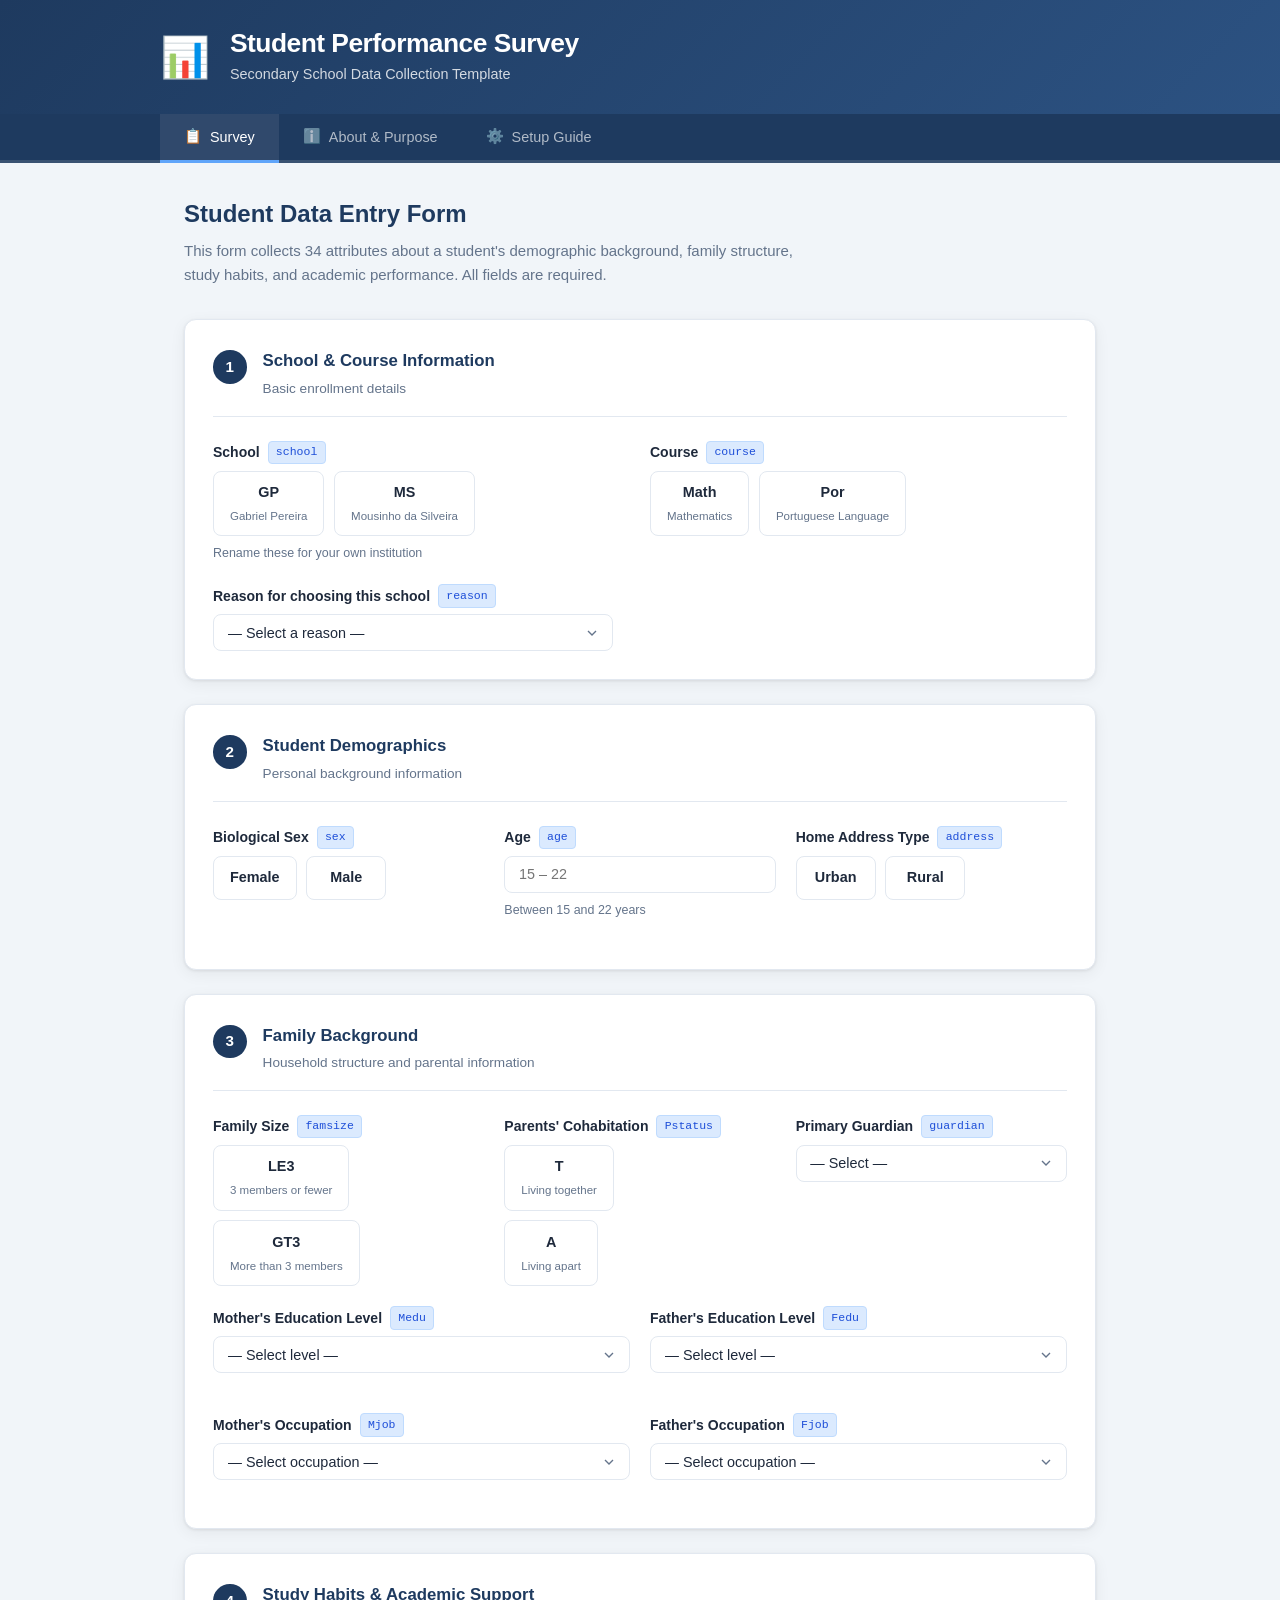
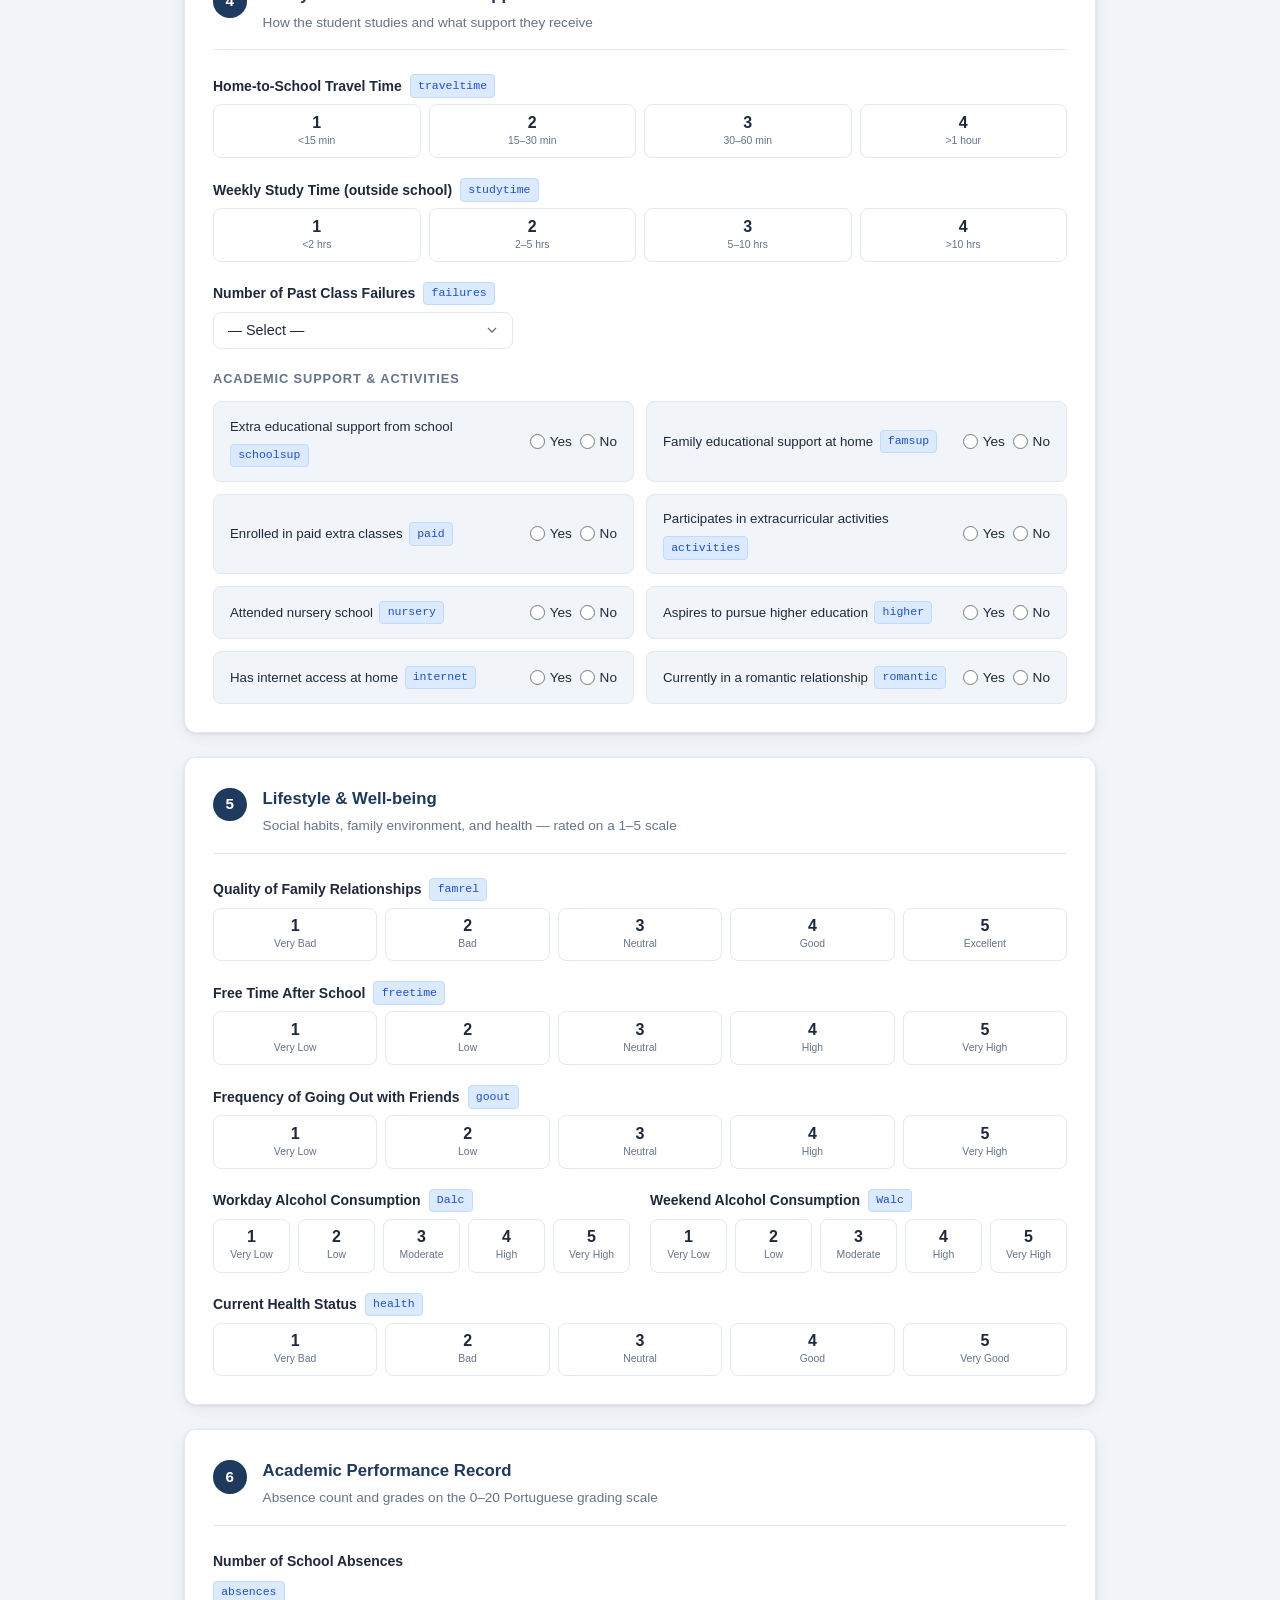
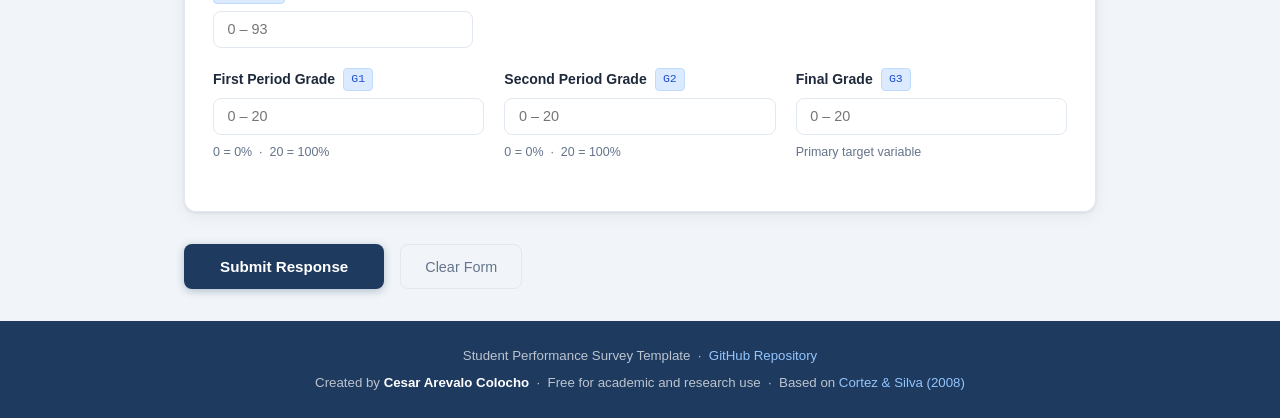
==== Website/index.html @ f27620ac "Website files for survey template" ====
<!DOCTYPE html>
<html lang="en">
<head>
  <meta charset="UTF-8">
  <meta name="viewport" content="width=device-width, initial-scale=1.0">
  <meta name="description" content="A reusable survey template for collecting secondary school student performance data, compatible with the UCI Student Performance Dataset schema.">
  <title>Student Performance Survey — Data Collection Template</title>
  <link rel="stylesheet" href="style.css">
</head>
<body>

<!-- ═══════════════════════════ HEADER ═══════════════════════════ -->
<header class="site-header">
  <div class="header-inner">
    <div class="header-icon">📊</div>
    <div class="header-text">
      <h1>Student Performance Survey</h1>
      <p>Secondary School Data Collection Template</p>
    </div>
  </div>
</header>

<!-- ═══════════════════════════ TAB NAV ══════════════════════════ -->
<nav class="tab-nav">
  <div class="tab-nav-inner">
    <button class="tab-btn active" data-tab="survey">
      <span>📋</span> Survey
    </button>
    <button class="tab-btn" data-tab="about">
      <span>ℹ️</span> About &amp; Purpose
    </button>
    <button class="tab-btn" data-tab="setup">
      <span>⚙️</span> Setup Guide
    </button>
  </div>
</nav>

<!-- ═══════════════════════════ MAIN ═════════════════════════════ -->
<main class="main-content">

  <!-- ─────────────────── SURVEY TAB ─────────────────── -->
  <div id="tab-survey" class="tab-panel active">

    <div class="panel-intro">
      <h2>Student Data Entry Form</h2>
      <p>This form collects 34 attributes about a student's demographic background, family structure, study habits, and academic performance. All fields are required.</p>
    </div>

    <form id="survey-form" novalidate>

      <!-- ── Section 1: School & Course ── -->
      <div class="form-section">
        <div class="section-header">
          <span class="section-num">1</span>
          <div>
            <h3>School &amp; Course Information</h3>
            <p>Basic enrollment details</p>
          </div>
        </div>

        <div class="form-grid-2">
          <div class="form-group">
            <label class="field-label">School <span class="attr-tag">school</span></label>
            <div class="radio-card-group">
              <label class="radio-card">
                <input type="radio" name="school" value="GP">
                <span class="rc-box"><strong>GP</strong><small>Gabriel Pereira</small></span>
              </label>
              <label class="radio-card">
                <input type="radio" name="school" value="MS">
                <span class="rc-box"><strong>MS</strong><small>Mousinho da Silveira</small></span>
              </label>
            </div>
            <span class="field-hint">Rename these for your own institution</span>
          </div>

          <div class="form-group">
            <label class="field-label">Course <span class="attr-tag">course</span></label>
            <div class="radio-card-group">
              <label class="radio-card">
                <input type="radio" name="course" value="Math">
                <span class="rc-box"><strong>Math</strong><small>Mathematics</small></span>
              </label>
              <label class="radio-card">
                <input type="radio" name="course" value="Por">
                <span class="rc-box"><strong>Por</strong><small>Portuguese Language</small></span>
              </label>
            </div>
          </div>
        </div>

        <div class="form-group" style="max-width:400px;">
          <label class="field-label">Reason for choosing this school <span class="attr-tag">reason</span></label>
          <select name="reason">
            <option value="">— Select a reason —</option>
            <option value="home">Close to home</option>
            <option value="reputation">School reputation</option>
            <option value="course">Course preference</option>
            <option value="other">Other</option>
          </select>
        </div>
      </div>

      <!-- ── Section 2: Demographics ── -->
      <div class="form-section">
        <div class="section-header">
          <span class="section-num">2</span>
          <div>
            <h3>Student Demographics</h3>
            <p>Personal background information</p>
          </div>
        </div>

        <div class="form-grid-3">
          <div class="form-group">
            <label class="field-label">Biological Sex <span class="attr-tag">sex</span></label>
            <div class="radio-card-group">
              <label class="radio-card">
                <input type="radio" name="sex" value="F">
                <span class="rc-box"><strong>Female</strong></span>
              </label>
              <label class="radio-card">
                <input type="radio" name="sex" value="M">
                <span class="rc-box"><strong>Male</strong></span>
              </label>
            </div>
          </div>

          <div class="form-group">
            <label class="field-label">Age <span class="attr-tag">age</span></label>
            <input type="number" name="age" min="15" max="22" placeholder="15 – 22">
            <span class="field-hint">Between 15 and 22 years</span>
          </div>

          <div class="form-group">
            <label class="field-label">Home Address Type <span class="attr-tag">address</span></label>
            <div class="radio-card-group">
              <label class="radio-card">
                <input type="radio" name="address" value="U">
                <span class="rc-box"><strong>Urban</strong></span>
              </label>
              <label class="radio-card">
                <input type="radio" name="address" value="R">
                <span class="rc-box"><strong>Rural</strong></span>
              </label>
            </div>
          </div>
        </div>
      </div>

      <!-- ── Section 3: Family Background ── -->
      <div class="form-section">
        <div class="section-header">
          <span class="section-num">3</span>
          <div>
            <h3>Family Background</h3>
            <p>Household structure and parental information</p>
          </div>
        </div>

        <div class="form-grid-3">
          <div class="form-group">
            <label class="field-label">Family Size <span class="attr-tag">famsize</span></label>
            <div class="radio-card-group col">
              <label class="radio-card">
                <input type="radio" name="famsize" value="LE3">
                <span class="rc-box"><strong>LE3</strong><small>3 members or fewer</small></span>
              </label>
              <label class="radio-card">
                <input type="radio" name="famsize" value="GT3">
                <span class="rc-box"><strong>GT3</strong><small>More than 3 members</small></span>
              </label>
            </div>
          </div>

          <div class="form-group">
            <label class="field-label">Parents' Cohabitation <span class="attr-tag">Pstatus</span></label>
            <div class="radio-card-group col">
              <label class="radio-card">
                <input type="radio" name="Pstatus" value="T">
                <span class="rc-box"><strong>T</strong><small>Living together</small></span>
              </label>
              <label class="radio-card">
                <input type="radio" name="Pstatus" value="A">
                <span class="rc-box"><strong>A</strong><small>Living apart</small></span>
              </label>
            </div>
          </div>

          <div class="form-group">
            <label class="field-label">Primary Guardian <span class="attr-tag">guardian</span></label>
            <select name="guardian">
              <option value="">— Select —</option>
              <option value="mother">Mother</option>
              <option value="father">Father</option>
              <option value="other">Other</option>
            </select>
          </div>
        </div>

        <div class="form-grid-2">
          <div class="form-group">
            <label class="field-label">Mother's Education Level <span class="attr-tag">Medu</span></label>
            <select name="Medu">
              <option value="">— Select level —</option>
              <option value="0">0 — None</option>
              <option value="1">1 — Primary education (4th grade)</option>
              <option value="2">2 — 5th to 9th grade</option>
              <option value="3">3 — Secondary education</option>
              <option value="4">4 — Higher education</option>
            </select>
          </div>
          <div class="form-group">
            <label class="field-label">Father's Education Level <span class="attr-tag">Fedu</span></label>
            <select name="Fedu">
              <option value="">— Select level —</option>
              <option value="0">0 — None</option>
              <option value="1">1 — Primary education (4th grade)</option>
              <option value="2">2 — 5th to 9th grade</option>
              <option value="3">3 — Secondary education</option>
              <option value="4">4 — Higher education</option>
            </select>
          </div>
          <div class="form-group">
            <label class="field-label">Mother's Occupation <span class="attr-tag">Mjob</span></label>
            <select name="Mjob">
              <option value="">— Select occupation —</option>
              <option value="teacher">Teacher</option>
              <option value="health">Health sector</option>
              <option value="services">Civil services</option>
              <option value="at_home">At home</option>
              <option value="other">Other</option>
            </select>
          </div>
          <div class="form-group">
            <label class="field-label">Father's Occupation <span class="attr-tag">Fjob</span></label>
            <select name="Fjob">
              <option value="">— Select occupation —</option>
              <option value="teacher">Teacher</option>
              <option value="health">Health sector</option>
              <option value="services">Civil services</option>
              <option value="at_home">At home</option>
              <option value="other">Other</option>
            </select>
          </div>
        </div>
      </div>

      <!-- ── Section 4: Study Habits & Support ── -->
      <div class="form-section">
        <div class="section-header">
          <span class="section-num">4</span>
          <div>
            <h3>Study Habits &amp; Academic Support</h3>
            <p>How the student studies and what support they receive</p>
          </div>
        </div>

        <div class="form-group">
          <label class="field-label">Home-to-School Travel Time <span class="attr-tag">traveltime</span></label>
          <div class="scale-buttons" data-field="traveltime">
            <button type="button" class="scale-btn" data-value="1">1<span>&lt;15 min</span></button>
            <button type="button" class="scale-btn" data-value="2">2<span>15–30 min</span></button>
            <button type="button" class="scale-btn" data-value="3">3<span>30–60 min</span></button>
            <button type="button" class="scale-btn" data-value="4">4<span>&gt;1 hour</span></button>
          </div>
          <input type="hidden" name="traveltime" id="traveltime-hidden">
        </div>

        <div class="form-group">
          <label class="field-label">Weekly Study Time (outside school) <span class="attr-tag">studytime</span></label>
          <div class="scale-buttons" data-field="studytime">
            <button type="button" class="scale-btn" data-value="1">1<span>&lt;2 hrs</span></button>
            <button type="button" class="scale-btn" data-value="2">2<span>2–5 hrs</span></button>
            <button type="button" class="scale-btn" data-value="3">3<span>5–10 hrs</span></button>
            <button type="button" class="scale-btn" data-value="4">4<span>&gt;10 hrs</span></button>
          </div>
          <input type="hidden" name="studytime" id="studytime-hidden">
        </div>

        <div class="form-group" style="max-width:300px;">
          <label class="field-label">Number of Past Class Failures <span class="attr-tag">failures</span></label>
          <select name="failures">
            <option value="">— Select —</option>
            <option value="0">0 — No failures</option>
            <option value="1">1 — One failure</option>
            <option value="2">2 — Two failures</option>
            <option value="3">3 — Three failures</option>
            <option value="4">4 or more failures</option>
          </select>
        </div>

        <p class="subsection-label">Academic Support &amp; Activities</p>
        <div class="yn-grid">
          <div class="yn-item">
            <div class="yn-label">Extra educational support from school <span class="attr-tag">schoolsup</span></div>
            <div class="yn-btns">
              <label class="yn-opt"><input type="radio" name="schoolsup" value="yes"> Yes</label>
              <label class="yn-opt"><input type="radio" name="schoolsup" value="no"> No</label>
            </div>
          </div>
          <div class="yn-item">
            <div class="yn-label">Family educational support at home <span class="attr-tag">famsup</span></div>
            <div class="yn-btns">
              <label class="yn-opt"><input type="radio" name="famsup" value="yes"> Yes</label>
              <label class="yn-opt"><input type="radio" name="famsup" value="no"> No</label>
            </div>
          </div>
          <div class="yn-item">
            <div class="yn-label">Enrolled in paid extra classes <span class="attr-tag">paid</span></div>
            <div class="yn-btns">
              <label class="yn-opt"><input type="radio" name="paid" value="yes"> Yes</label>
              <label class="yn-opt"><input type="radio" name="paid" value="no"> No</label>
            </div>
          </div>
          <div class="yn-item">
            <div class="yn-label">Participates in extracurricular activities <span class="attr-tag">activities</span></div>
            <div class="yn-btns">
              <label class="yn-opt"><input type="radio" name="activities" value="yes"> Yes</label>
              <label class="yn-opt"><input type="radio" name="activities" value="no"> No</label>
            </div>
          </div>
          <div class="yn-item">
            <div class="yn-label">Attended nursery school <span class="attr-tag">nursery</span></div>
            <div class="yn-btns">
              <label class="yn-opt"><input type="radio" name="nursery" value="yes"> Yes</label>
              <label class="yn-opt"><input type="radio" name="nursery" value="no"> No</label>
            </div>
          </div>
          <div class="yn-item">
            <div class="yn-label">Aspires to pursue higher education <span class="attr-tag">higher</span></div>
            <div class="yn-btns">
              <label class="yn-opt"><input type="radio" name="higher" value="yes"> Yes</label>
              <label class="yn-opt"><input type="radio" name="higher" value="no"> No</label>
            </div>
          </div>
          <div class="yn-item">
            <div class="yn-label">Has internet access at home <span class="attr-tag">internet</span></div>
            <div class="yn-btns">
              <label class="yn-opt"><input type="radio" name="internet" value="yes"> Yes</label>
              <label class="yn-opt"><input type="radio" name="internet" value="no"> No</label>
            </div>
          </div>
          <div class="yn-item">
            <div class="yn-label">Currently in a romantic relationship <span class="attr-tag">romantic</span></div>
            <div class="yn-btns">
              <label class="yn-opt"><input type="radio" name="romantic" value="yes"> Yes</label>
              <label class="yn-opt"><input type="radio" name="romantic" value="no"> No</label>
            </div>
          </div>
        </div>
      </div>

      <!-- ── Section 5: Lifestyle & Well-being ── -->
      <div class="form-section">
        <div class="section-header">
          <span class="section-num">5</span>
          <div>
            <h3>Lifestyle &amp; Well-being</h3>
            <p>Social habits, family environment, and health — rated on a 1–5 scale</p>
          </div>
        </div>

        <div class="form-group">
          <label class="field-label">Quality of Family Relationships <span class="attr-tag">famrel</span></label>
          <div class="scale-buttons" data-field="famrel">
            <button type="button" class="scale-btn" data-value="1">1<span>Very Bad</span></button>
            <button type="button" class="scale-btn" data-value="2">2<span>Bad</span></button>
            <button type="button" class="scale-btn" data-value="3">3<span>Neutral</span></button>
            <button type="button" class="scale-btn" data-value="4">4<span>Good</span></button>
            <button type="button" class="scale-btn" data-value="5">5<span>Excellent</span></button>
          </div>
          <input type="hidden" name="famrel" id="famrel-hidden">
        </div>

        <div class="form-group">
          <label class="field-label">Free Time After School <span class="attr-tag">freetime</span></label>
          <div class="scale-buttons" data-field="freetime">
            <button type="button" class="scale-btn" data-value="1">1<span>Very Low</span></button>
            <button type="button" class="scale-btn" data-value="2">2<span>Low</span></button>
            <button type="button" class="scale-btn" data-value="3">3<span>Neutral</span></button>
            <button type="button" class="scale-btn" data-value="4">4<span>High</span></button>
            <button type="button" class="scale-btn" data-value="5">5<span>Very High</span></button>
          </div>
          <input type="hidden" name="freetime" id="freetime-hidden">
        </div>

        <div class="form-group">
          <label class="field-label">Frequency of Going Out with Friends <span class="attr-tag">goout</span></label>
          <div class="scale-buttons" data-field="goout">
            <button type="button" class="scale-btn" data-value="1">1<span>Very Low</span></button>
            <button type="button" class="scale-btn" data-value="2">2<span>Low</span></button>
            <button type="button" class="scale-btn" data-value="3">3<span>Neutral</span></button>
            <button type="button" class="scale-btn" data-value="4">4<span>High</span></button>
            <button type="button" class="scale-btn" data-value="5">5<span>Very High</span></button>
          </div>
          <input type="hidden" name="goout" id="goout-hidden">
        </div>

        <div class="form-grid-2">
          <div class="form-group">
            <label class="field-label">Workday Alcohol Consumption <span class="attr-tag">Dalc</span></label>
            <div class="scale-buttons" data-field="Dalc">
              <button type="button" class="scale-btn" data-value="1">1<span>Very Low</span></button>
              <button type="button" class="scale-btn" data-value="2">2<span>Low</span></button>
              <button type="button" class="scale-btn" data-value="3">3<span>Moderate</span></button>
              <button type="button" class="scale-btn" data-value="4">4<span>High</span></button>
              <button type="button" class="scale-btn" data-value="5">5<span>Very High</span></button>
            </div>
            <input type="hidden" name="Dalc" id="Dalc-hidden">
          </div>

          <div class="form-group">
            <label class="field-label">Weekend Alcohol Consumption <span class="attr-tag">Walc</span></label>
            <div class="scale-buttons" data-field="Walc">
              <button type="button" class="scale-btn" data-value="1">1<span>Very Low</span></button>
              <button type="button" class="scale-btn" data-value="2">2<span>Low</span></button>
              <button type="button" class="scale-btn" data-value="3">3<span>Moderate</span></button>
              <button type="button" class="scale-btn" data-value="4">4<span>High</span></button>
              <button type="button" class="scale-btn" data-value="5">5<span>Very High</span></button>
            </div>
            <input type="hidden" name="Walc" id="Walc-hidden">
          </div>
        </div>

        <div class="form-group">
          <label class="field-label">Current Health Status <span class="attr-tag">health</span></label>
          <div class="scale-buttons" data-field="health">
            <button type="button" class="scale-btn" data-value="1">1<span>Very Bad</span></button>
            <button type="button" class="scale-btn" data-value="2">2<span>Bad</span></button>
            <button type="button" class="scale-btn" data-value="3">3<span>Neutral</span></button>
            <button type="button" class="scale-btn" data-value="4">4<span>Good</span></button>
            <button type="button" class="scale-btn" data-value="5">5<span>Very Good</span></button>
          </div>
          <input type="hidden" name="health" id="health-hidden">
        </div>
      </div>

      <!-- ── Section 6: Academic Performance ── -->
      <div class="form-section">
        <div class="section-header">
          <span class="section-num">6</span>
          <div>
            <h3>Academic Performance Record</h3>
            <p>Absence count and grades on the 0–20 Portuguese grading scale</p>
          </div>
        </div>

        <div class="form-group" style="max-width:260px;">
          <label class="field-label">Number of School Absences <span class="attr-tag">absences</span></label>
          <input type="number" name="absences" min="0" max="93" placeholder="0 – 93">
        </div>

        <div class="form-grid-3">
          <div class="form-group">
            <label class="field-label">First Period Grade <span class="attr-tag">G1</span></label>
            <input type="number" name="G1" min="0" max="20" placeholder="0 – 20">
            <span class="field-hint">0 = 0% &nbsp;·&nbsp; 20 = 100%</span>
          </div>
          <div class="form-group">
            <label class="field-label">Second Period Grade <span class="attr-tag">G2</span></label>
            <input type="number" name="G2" min="0" max="20" placeholder="0 – 20">
            <span class="field-hint">0 = 0% &nbsp;·&nbsp; 20 = 100%</span>
          </div>
          <div class="form-group">
            <label class="field-label">Final Grade <span class="attr-tag">G3</span></label>
            <input type="number" name="G3" min="0" max="20" placeholder="0 – 20">
            <span class="field-hint">Primary target variable</span>
          </div>
        </div>
      </div>

      <!-- ── Submit ── -->
      <div class="form-actions">
        <button type="submit" class="btn-submit" id="submit-btn">
          <span class="btn-text">Submit Response</span>
          <span class="btn-loading" hidden>Submitting…</span>
        </button>
        <button type="button" class="btn-reset" id="reset-btn">Clear Form</button>
      </div>

      <div id="form-feedback" class="form-feedback" hidden></div>

    </form>
  </div>

  <!-- ─────────────────── ABOUT TAB ─────────────────── -->
  <div id="tab-about" class="tab-panel">

    <div class="about-hero">
      <h2>About This Survey Template</h2>
      <p>A data collection instrument designed for replicating and extending student performance research in secondary schools — free for any academic or research use.</p>
    </div>

    <div class="about-grid">

      <div class="about-card">
        <div class="about-icon">🎯</div>
        <h3>Purpose</h3>
        <p>This survey template supports <strong>data pattern mining</strong> research on secondary school student performance. It is based on the landmark study by Cortez &amp; Silva (2008), which demonstrated that academic outcomes can be predicted and clustered from demographic, family, and behavioral data using machine learning techniques.</p>
        <p>The 34 attributes collected here enable researchers to apply clustering, classification, anomaly detection, and dimensionality reduction to discover student performance profiles and the factors that shape them.</p>
      </div>

      <div class="about-card">
        <div class="about-icon">📚</div>
        <h3>What is Data Pattern Mining for Student Performance?</h3>
        <p>Data pattern mining extracts hidden structures from large collections of student records. In the secondary school context, this means identifying natural student groups, learning rules that explain academic success or risk, and flagging students with unusually different profiles.</p>
        <ul>
          <li><strong>Clustering</strong> — Discovers student profiles (e.g., high achievers, at-risk students) without predefined labels.</li>
          <li><strong>Classification</strong> — Learns rules such as "students with a second-period grade above 12 and zero past failures tend to be high performers."</li>
          <li><strong>Anomaly Detection</strong> — Identifies students whose profile does not match any typical pattern, signaling cases that deserve individual attention.</li>
          <li><strong>PCA</strong> — Reduces redundant features while preserving the most important variation in the data.</li>
        </ul>
        <p>These techniques help schools move from reactive intervention toward proactive, data-driven student support.</p>
      </div>

      <div class="about-card">
        <div class="about-icon">📝</div>
        <h3>Reference Dataset</h3>
        <p>This template replicates the attribute schema from the UCI Student Performance Dataset:</p>
        <blockquote>
          Cortez, P. and Silva, A. (2008). <em>Using Data Mining to Predict Secondary School Student Performance.</em> University of Minho, Portugal.
          <br><a href="https://archive-beta.ics.uci.edu/dataset/320/student+performance" target="_blank">UCI Repository →</a>
        </blockquote>
        <p>The original dataset covered students from two Portuguese secondary schools enrolled in Mathematics and Portuguese Language courses. This template preserves all 33 original attributes plus a 34th attribute (<code>course</code>) introduced when merging the two course datasets, as described in the accompanying data dictionary.</p>
      </div>

      <div class="about-card author-card">
        <div class="about-icon">👤</div>
        <h3>Author</h3>
        <div class="author-details">
          <p class="author-name">Cesar Arevalo Colocho</p>
          <p>CS 4412 — Data Mining</p>
          <p><a href="mailto:geovani.colocho03@gmail.com">geovani.colocho03@gmail.com</a></p>
          <p><a href="https://github.com/Colochoo/cs4412-project" target="_blank">github.com/Colochoo/cs4412-project →</a></p>
        </div>
        <div class="license-box">
          <span class="license-badge">🔓 Free to Use</span>
          <p>This template is free for any academic research, educational analysis, or replication study. Attribution is appreciated but not required. No commercial restrictions apply.</p>
        </div>
      </div>

      <div class="about-card full-width">
        <div class="about-icon">📊</div>
        <h3>How the Data Is Stored &amp; Used</h3>
        <p>Responses submitted through this form are stored directly in a Google Spreadsheet as a structured table where each row is one student and each column maps to one of the 34 attributes. From there, researchers can:</p>
        <ul>
          <li>Export the sheet as <strong>.csv</strong> (File → Download → CSV) for use in R, Python, or any data analysis tool.</li>
          <li>Apply the same preprocessing and analysis pipeline used in the original project (K-Means, PCA, DBSCAN, Decision Tree, LOF).</li>
          <li>Adapt the attribute list or school/course labels for their own institutional context.</li>
        </ul>
        <p>No data is stored on any external server beyond your own Google account. This site is fully static and hosted on GitHub Pages.</p>
      </div>

    </div>
  </div>

  <!-- ─────────────────── SETUP TAB ─────────────────── -->
  <div id="tab-setup" class="tab-panel">

    <div class="panel-intro">
      <h2>Setup Guide: Connecting to Google Sheets</h2>
      <p>Follow these six steps to route form responses to your own Google Spreadsheet. No paid services or backend servers are needed — everything runs through Google Apps Script.</p>
    </div>

    <div class="steps-list">

      <div class="step-card">
        <div class="step-num">1</div>
        <div class="step-body">
          <h3>Create a Google Spreadsheet</h3>
          <p>Go to <a href="https://sheets.google.com" target="_blank">sheets.google.com</a> and create a new blank spreadsheet. Name it anything (e.g., "Student Survey Responses"). Leave all cells empty — the script will add the column headers automatically on the first submission.</p>
        </div>
      </div>

      <div class="step-card">
        <div class="step-num">2</div>
        <div class="step-body">
          <h3>Open the Apps Script Editor</h3>
          <p>Inside your spreadsheet, click <strong>Extensions → Apps Script</strong>. Delete any placeholder code and paste the script below exactly as shown.</p>
          <div class="code-block">
            <div class="code-header">
              <span>Apps Script — paste into the editor (script.gs)</span>
              <button class="copy-btn" data-target="gas-code">Copy</button>
            </div>
            <pre id="gas-code">function doPost(e) {
  try {
    var sheet = SpreadsheetApp.getActiveSpreadsheet().getActiveSheet();
    var data  = JSON.parse(e.postData.contents);

    var headers = [
      'timestamp', 'school', 'sex', 'age', 'address', 'famsize',
      'Pstatus', 'Medu', 'Fedu', 'Mjob', 'Fjob', 'reason', 'guardian',
      'traveltime', 'studytime', 'failures', 'schoolsup', 'famsup',
      'paid', 'activities', 'nursery', 'higher', 'internet', 'romantic',
      'famrel', 'freetime', 'goout', 'Dalc', 'Walc', 'health',
      'absences', 'G1', 'G2', 'G3', 'course'
    ];

    if (sheet.getLastRow() === 0) {
      sheet.appendRow(headers);
    }

    var row = headers.map(function(h) {
      return h === 'timestamp'
        ? new Date().toISOString()
        : (data[h] !== undefined ? data[h] : '');
    });

    sheet.appendRow(row);

    return ContentService
      .createTextOutput(JSON.stringify({ status: 'success' }))
      .setMimeType(ContentService.MimeType.JSON);

  } catch (err) {
    return ContentService
      .createTextOutput(JSON.stringify({ status: 'error', message: err.toString() }))
      .setMimeType(ContentService.MimeType.JSON);
  }
}</pre>
          </div>
        </div>
      </div>

      <div class="step-card">
        <div class="step-num">3</div>
        <div class="step-body">
          <h3>Deploy as a Web App</h3>
          <ol>
            <li>Click <strong>Deploy → New deployment</strong></li>
            <li>Click the gear icon next to "Select type" and choose <strong>Web app</strong></li>
            <li>Set <strong>Execute as: Me</strong></li>
            <li>Set <strong>Who has access: Anyone</strong></li>
            <li>Click <strong>Deploy</strong> and authorize the requested permissions</li>
            <li>Copy the <strong>Web app URL</strong> that appears — it starts with <code>https://script.google.com/macros/s/…</code></li>
          </ol>
        </div>
      </div>

      <div class="step-card">
        <div class="step-num">4</div>
        <div class="step-body">
          <h3>Paste the URL into script.js</h3>
          <p>Open <code>script.js</code> in this repository. At the very top, find the configuration block and replace the placeholder value with your web app URL:</p>
          <div class="code-block">
            <pre>// ── CONFIGURATION ────────────────────────────────────────────────
const APPS_SCRIPT_URL = 'YOUR_WEB_APP_URL_HERE';
// ─────────────────────────────────────────────────────────────────</pre>
          </div>
          <p>Save the file, commit the change, and push to GitHub.</p>
        </div>
      </div>

      <div class="step-card">
        <div class="step-num">5</div>
        <div class="step-body">
          <h3>Enable GitHub Pages</h3>
          <ol>
            <li>Go to your repository on GitHub</li>
            <li>Click <strong>Settings → Pages</strong></li>
            <li>Under "Source", select <strong>Deploy from a branch</strong></li>
            <li>Select your branch (e.g., <strong>main</strong>) and the <strong>/Website</strong> folder</li>
            <li>Click <strong>Save</strong> — your site will be live at <code>https://yourusername.github.io/your-repo/</code> within a few minutes</li>
          </ol>
        </div>
      </div>

      <div class="step-card">
        <div class="step-num">6</div>
        <div class="step-body">
          <h3>Export Collected Data as CSV</h3>
          <p>Open your Google Spreadsheet at any time and click <strong>File → Download → Comma Separated Values (.csv)</strong>. The exported file will match the Student Performance Dataset schema exactly and is ready for analysis in R or Python without any additional transformation.</p>
        </div>
      </div>

    </div>
  </div>

</main>

<!-- ═══════════════════════════ FOOTER ═══════════════════════════ -->
<footer class="site-footer">
  <div class="footer-inner">
    <p>Student Performance Survey Template &nbsp;·&nbsp; <a href="https://github.com/Colochoo/cs4412-project" target="_blank">GitHub Repository</a></p>
    <p>Created by <strong>Cesar Arevalo Colocho</strong> &nbsp;·&nbsp; Free for academic and research use &nbsp;·&nbsp; Based on <a href="https://archive-beta.ics.uci.edu/dataset/320/student+performance" target="_blank">Cortez &amp; Silva (2008)</a></p>
  </div>
</footer>

<script src="script.js"></script>
</body>
</html>
---- Website/style.css ----
/* ═══════════════════════════════════════════════════════════════
   Student Performance Survey — Stylesheet
   ═══════════════════════════════════════════════════════════════ */

/* ── Custom Properties ── */
:root {
  --primary:       #1e3a5f;
  --primary-hover: #16304f;
  --accent:        #3b82f6;
  --accent-light:  #dbeafe;
  --accent-dark:   #1d4ed8;
  --success:       #16a34a;
  --success-light: #dcfce7;
  --error:         #dc2626;
  --error-light:   #fee2e2;
  --warning:       #d97706;
  --bg:            #f1f5f9;
  --card:          #ffffff;
  --border:        #e2e8f0;
  --border-focus:  #3b82f6;
  --text:          #1e293b;
  --text-muted:    #64748b;
  --text-light:    #94a3b8;
  --radius:        12px;
  --radius-sm:     8px;
  --shadow:        0 1px 3px rgba(0,0,0,.08), 0 4px 16px rgba(0,0,0,.06);
  --shadow-md:     0 4px 6px rgba(0,0,0,.07), 0 10px 30px rgba(0,0,0,.10);
  --transition:    0.18s ease;
}

/* ── Reset & Base ── */
*, *::before, *::after { box-sizing: border-box; margin: 0; padding: 0; }

html { scroll-behavior: smooth; }

body {
  font-family: -apple-system, BlinkMacSystemFont, 'Segoe UI', Roboto, 'Helvetica Neue', Arial, sans-serif;
  background: var(--bg);
  color: var(--text);
  font-size: 15px;
  line-height: 1.6;
  min-height: 100vh;
  display: flex;
  flex-direction: column;
}

a { color: var(--accent); text-decoration: none; }
a:hover { text-decoration: underline; color: var(--accent-dark); }

ul { padding-left: 1.4rem; }
li { margin-bottom: 0.4rem; }

/* ═══════════════════════════════════════════════════════════════
   HEADER
   ═══════════════════════════════════════════════════════════════ */
.site-header {
  background: linear-gradient(135deg, var(--primary) 0%, #2c5282 100%);
  color: #fff;
  padding: 1.75rem 1.5rem;
  box-shadow: 0 2px 12px rgba(0,0,0,.2);
}

.header-inner {
  max-width: 960px;
  margin: 0 auto;
  display: flex;
  align-items: center;
  gap: 1.25rem;
}

.header-icon { font-size: 2.5rem; line-height: 1; }

.header-text h1 {
  font-size: 1.65rem;
  font-weight: 700;
  letter-spacing: -0.02em;
  line-height: 1.2;
}

.header-text p {
  font-size: 0.9rem;
  opacity: 0.8;
  margin-top: 0.2rem;
}

/* ═══════════════════════════════════════════════════════════════
   TAB NAVIGATION
   ═══════════════════════════════════════════════════════════════ */
.tab-nav {
  background: var(--primary);
  border-bottom: 3px solid rgba(255,255,255,0.12);
  position: sticky;
  top: 0;
  z-index: 100;
}

.tab-nav-inner {
  max-width: 960px;
  margin: 0 auto;
  display: flex;
  gap: 0;
}

.tab-btn {
  background: transparent;
  border: none;
  color: rgba(255,255,255,0.65);
  padding: 0.9rem 1.5rem;
  font-size: 0.9rem;
  font-weight: 500;
  cursor: pointer;
  display: flex;
  align-items: center;
  gap: 0.5rem;
  transition: var(--transition);
  border-bottom: 3px solid transparent;
  margin-bottom: -3px;
  white-space: nowrap;
}

.tab-btn:hover { color: rgba(255,255,255,0.9); background: rgba(255,255,255,0.06); }

.tab-btn.active {
  color: #fff;
  border-bottom-color: #60a5fa;
  background: rgba(255,255,255,0.08);
}

/* ═══════════════════════════════════════════════════════════════
   MAIN CONTENT & TAB PANELS
   ═══════════════════════════════════════════════════════════════ */
.main-content {
  max-width: 960px;
  margin: 0 auto;
  padding: 2rem 1.5rem;
  flex: 1;
  width: 100%;
}

.tab-panel { display: none; }
.tab-panel.active { display: block; }

.panel-intro {
  margin-bottom: 2rem;
}

.panel-intro h2 {
  font-size: 1.5rem;
  font-weight: 700;
  color: var(--primary);
  margin-bottom: 0.4rem;
}

.panel-intro p { color: var(--text-muted); max-width: 620px; }

/* ═══════════════════════════════════════════════════════════════
   FORM SECTIONS
   ═══════════════════════════════════════════════════════════════ */
.form-section {
  background: var(--card);
  border: 1px solid var(--border);
  border-radius: var(--radius);
  padding: 1.75rem;
  margin-bottom: 1.5rem;
  box-shadow: var(--shadow);
}

.section-header {
  display: flex;
  align-items: flex-start;
  gap: 1rem;
  margin-bottom: 1.5rem;
  padding-bottom: 1rem;
  border-bottom: 1px solid var(--border);
}

.section-num {
  background: var(--primary);
  color: #fff;
  width: 2.1rem;
  height: 2.1rem;
  border-radius: 50%;
  display: flex;
  align-items: center;
  justify-content: center;
  font-weight: 700;
  font-size: 0.95rem;
  flex-shrink: 0;
  margin-top: 2px;
}

.section-header h3 {
  font-size: 1.05rem;
  font-weight: 700;
  color: var(--primary);
  margin-bottom: 0.15rem;
}

.section-header p {
  font-size: 0.85rem;
  color: var(--text-muted);
}

/* ── Grid Layouts ── */
.form-grid-2 {
  display: grid;
  grid-template-columns: repeat(2, 1fr);
  gap: 1.25rem;
}

.form-grid-3 {
  display: grid;
  grid-template-columns: repeat(3, 1fr);
  gap: 1.25rem;
}

/* ── Form Group ── */
.form-group {
  display: flex;
  flex-direction: column;
  gap: 0.4rem;
  margin-bottom: 1.25rem;
}

.form-group:last-child { margin-bottom: 0; }

.field-label {
  font-size: 0.875rem;
  font-weight: 600;
  color: var(--text);
  display: flex;
  align-items: center;
  gap: 0.5rem;
  flex-wrap: wrap;
}

.attr-tag {
  font-family: 'Menlo', 'Consolas', 'Courier New', monospace;
  font-size: 0.72rem;
  font-weight: 500;
  background: var(--accent-light);
  color: var(--accent-dark);
  padding: 0.1rem 0.45rem;
  border-radius: 4px;
  border: 1px solid #bfdbfe;
}

.field-hint {
  font-size: 0.78rem;
  color: var(--text-muted);
  margin-top: 0.1rem;
}

.subsection-label {
  font-size: 0.8rem;
  font-weight: 700;
  text-transform: uppercase;
  letter-spacing: 0.07em;
  color: var(--text-muted);
  margin: 1.25rem 0 0.75rem;
}

/* ── Inputs & Selects ── */
input[type="number"],
select {
  padding: 0.6rem 0.85rem;
  border: 1.5px solid var(--border);
  border-radius: var(--radius-sm);
  font-size: 0.9rem;
  color: var(--text);
  background: #fff;
  transition: var(--transition);
  width: 100%;
  appearance: none;
  -webkit-appearance: none;
}

select {
  background-image: url("data:image/svg+xml,%3Csvg xmlns='http://www.w3.org/2000/svg' width='16' height='16' viewBox='0 0 24 24' fill='none' stroke='%2364748b' stroke-width='2'%3E%3Cpath d='M6 9l6 6 6-6'/%3E%3C/svg%3E");
  background-repeat: no-repeat;
  background-position: right 0.75rem center;
  padding-right: 2.25rem;
}

input[type="number"]:focus,
select:focus {
  outline: none;
  border-color: var(--border-focus);
  box-shadow: 0 0 0 3px rgba(59,130,246,0.15);
}

input.field-error, select.field-error {
  border-color: var(--error);
  box-shadow: 0 0 0 3px rgba(220,38,38,0.12);
}

/* ── Radio Cards ── */
.radio-card-group {
  display: flex;
  gap: 0.6rem;
  flex-wrap: wrap;
}

.radio-card-group.col { flex-direction: column; }

.radio-card { display: flex; cursor: pointer; }

.radio-card input[type="radio"] { display: none; }

.rc-box {
  border: 1.5px solid var(--border);
  border-radius: var(--radius-sm);
  padding: 0.6rem 1rem;
  display: flex;
  flex-direction: column;
  align-items: center;
  gap: 0.2rem;
  transition: var(--transition);
  min-width: 80px;
  text-align: center;
  background: #fff;
  user-select: none;
}

.rc-box strong { font-size: 0.9rem; color: var(--text); }
.rc-box small  { font-size: 0.72rem; color: var(--text-muted); }

.radio-card input:checked + .rc-box {
  border-color: var(--accent);
  background: var(--accent-light);
}

.radio-card input:checked + .rc-box strong { color: var(--accent-dark); }
.radio-card input:checked + .rc-box small  { color: var(--accent); }

.radio-card:hover .rc-box {
  border-color: #93c5fd;
  background: #f0f7ff;
}

.radio-card-group.error-group .rc-box { border-color: var(--error); }

/* ── Scale Buttons ── */
.scale-buttons {
  display: flex;
  gap: 0.5rem;
  flex-wrap: wrap;
}

.scale-btn {
  flex: 1;
  min-width: 60px;
  display: flex;
  flex-direction: column;
  align-items: center;
  gap: 0.25rem;
  padding: 0.6rem 0.4rem;
  border: 1.5px solid var(--border);
  border-radius: var(--radius-sm);
  background: #fff;
  cursor: pointer;
  font-size: 1rem;
  font-weight: 700;
  color: var(--text);
  transition: var(--transition);
  line-height: 1;
}

.scale-btn span {
  font-size: 0.65rem;
  font-weight: 400;
  color: var(--text-muted);
  text-align: center;
  line-height: 1.2;
}

.scale-btn:hover {
  border-color: #93c5fd;
  background: #f0f7ff;
  color: var(--accent-dark);
}

.scale-btn.active {
  background: var(--accent);
  border-color: var(--accent-dark);
  color: #fff;
}

.scale-btn.active span { color: rgba(255,255,255,0.85); }

.scale-buttons.error-group .scale-btn { border-color: var(--error); }

/* ── Yes / No Grid ── */
.yn-grid {
  display: grid;
  grid-template-columns: repeat(2, 1fr);
  gap: 0.75rem;
}

.yn-item {
  background: var(--bg);
  border: 1px solid var(--border);
  border-radius: var(--radius-sm);
  padding: 0.85rem 1rem;
  display: flex;
  justify-content: space-between;
  align-items: center;
  gap: 1rem;
}

.yn-label {
  font-size: 0.83rem;
  color: var(--text);
  display: flex;
  align-items: center;
  gap: 0.4rem;
  flex-wrap: wrap;
  flex: 1;
}

.yn-btns {
  display: flex;
  gap: 0.5rem;
  flex-shrink: 0;
}

.yn-opt {
  display: flex;
  align-items: center;
  gap: 0.3rem;
  font-size: 0.85rem;
  cursor: pointer;
  color: var(--text);
  font-weight: 500;
  white-space: nowrap;
}

.yn-opt input[type="radio"] { accent-color: var(--accent); width: 15px; height: 15px; cursor: pointer; }

.yn-item.error-group { border-color: var(--error); background: var(--error-light); }

/* ── Form Actions ── */
.form-actions {
  display: flex;
  gap: 1rem;
  align-items: center;
  margin-top: 2rem;
  flex-wrap: wrap;
}

.btn-submit {
  background: var(--primary);
  color: #fff;
  border: none;
  padding: 0.85rem 2.25rem;
  border-radius: var(--radius-sm);
  font-size: 0.95rem;
  font-weight: 600;
  cursor: pointer;
  transition: var(--transition);
  box-shadow: 0 2px 8px rgba(30,58,95,0.3);
}

.btn-submit:hover { background: var(--primary-hover); transform: translateY(-1px); box-shadow: 0 4px 12px rgba(30,58,95,0.35); }
.btn-submit:active { transform: translateY(0); }
.btn-submit:disabled { opacity: 0.6; cursor: not-allowed; transform: none; }

.btn-reset {
  background: transparent;
  border: 1.5px solid var(--border);
  color: var(--text-muted);
  padding: 0.85rem 1.5rem;
  border-radius: var(--radius-sm);
  font-size: 0.9rem;
  font-weight: 500;
  cursor: pointer;
  transition: var(--transition);
}

.btn-reset:hover { border-color: var(--error); color: var(--error); background: var(--error-light); }

/* ── Form Feedback ── */
.form-feedback {
  margin-top: 1.25rem;
  padding: 1rem 1.25rem;
  border-radius: var(--radius-sm);
  font-size: 0.9rem;
  font-weight: 500;
  line-height: 1.5;
}

.form-feedback.success {
  background: var(--success-light);
  border: 1.5px solid #bbf7d0;
  color: #15803d;
}

.form-feedback.error {
  background: var(--error-light);
  border: 1.5px solid #fecaca;
  color: var(--error);
}

/* ── Error summary ── */
.error-summary {
  background: var(--error-light);
  border: 1.5px solid #fecaca;
  border-radius: var(--radius-sm);
  padding: 0.9rem 1.1rem;
  margin-bottom: 1.5rem;
  font-size: 0.85rem;
  color: var(--error);
}

.error-summary p { font-weight: 600; margin-bottom: 0.4rem; }
.error-summary ul { margin: 0; }

/* ═══════════════════════════════════════════════════════════════
   ABOUT TAB
   ═══════════════════════════════════════════════════════════════ */
.about-hero {
  background: linear-gradient(135deg, var(--primary) 0%, #2c5282 100%);
  color: #fff;
  padding: 2.25rem 2rem;
  border-radius: var(--radius);
  margin-bottom: 1.75rem;
  box-shadow: var(--shadow-md);
}

.about-hero h2 { font-size: 1.6rem; font-weight: 700; margin-bottom: 0.5rem; }
.about-hero p  { opacity: 0.85; font-size: 0.95rem; max-width: 580px; }

.about-grid {
  display: grid;
  grid-template-columns: repeat(2, 1fr);
  gap: 1.25rem;
}

.about-card {
  background: var(--card);
  border: 1px solid var(--border);
  border-radius: var(--radius);
  padding: 1.75rem;
  box-shadow: var(--shadow);
}

.about-card.full-width { grid-column: 1 / -1; }

.about-icon {
  font-size: 1.75rem;
  margin-bottom: 0.75rem;
}

.about-card h3 {
  font-size: 1rem;
  font-weight: 700;
  color: var(--primary);
  margin-bottom: 0.75rem;
}

.about-card p  { color: var(--text-muted); font-size: 0.9rem; margin-bottom: 0.75rem; }
.about-card p:last-child { margin-bottom: 0; }
.about-card ul { color: var(--text-muted); font-size: 0.9rem; }
.about-card li { margin-bottom: 0.5rem; }
.about-card strong { color: var(--text); }
.about-card code  {
  font-family: 'Menlo', 'Consolas', monospace;
  font-size: 0.82rem;
  background: var(--bg);
  padding: 0.15rem 0.4rem;
  border-radius: 4px;
  border: 1px solid var(--border);
}

blockquote {
  border-left: 3px solid var(--accent);
  padding: 0.75rem 1rem;
  margin: 0.75rem 0;
  background: var(--bg);
  border-radius: 0 var(--radius-sm) var(--radius-sm) 0;
  font-size: 0.88rem;
  color: var(--text-muted);
}

.author-card { background: linear-gradient(135deg, #f0f7ff 0%, #fff 100%); }

.author-details {
  margin-bottom: 1.25rem;
}

.author-name {
  font-size: 1.05rem !important;
  font-weight: 700 !important;
  color: var(--primary) !important;
}

.license-box {
  background: var(--bg);
  border: 1px solid var(--border);
  border-radius: var(--radius-sm);
  padding: 0.9rem 1rem;
}

.license-badge {
  display: inline-block;
  background: var(--success-light);
  color: var(--success);
  border: 1px solid #bbf7d0;
  border-radius: 20px;
  padding: 0.25rem 0.75rem;
  font-size: 0.82rem;
  font-weight: 600;
  margin-bottom: 0.5rem;
}

/* ═══════════════════════════════════════════════════════════════
   SETUP TAB
   ═══════════════════════════════════════════════════════════════ */
.steps-list {
  display: flex;
  flex-direction: column;
  gap: 1.25rem;
}

.step-card {
  background: var(--card);
  border: 1px solid var(--border);
  border-radius: var(--radius);
  padding: 1.5rem;
  box-shadow: var(--shadow);
  display: flex;
  gap: 1.5rem;
  align-items: flex-start;
}

.step-num {
  background: var(--primary);
  color: #fff;
  width: 2.4rem;
  height: 2.4rem;
  border-radius: 50%;
  display: flex;
  align-items: center;
  justify-content: center;
  font-weight: 700;
  font-size: 1rem;
  flex-shrink: 0;
}

.step-body { flex: 1; }

.step-body h3 {
  font-size: 1rem;
  font-weight: 700;
  color: var(--primary);
  margin-bottom: 0.6rem;
}

.step-body p  { color: var(--text-muted); font-size: 0.9rem; margin-bottom: 0.75rem; }
.step-body p:last-child { margin-bottom: 0; }
.step-body ol { color: var(--text-muted); font-size: 0.9rem; padding-left: 1.3rem; }
.step-body li { margin-bottom: 0.4rem; }
.step-body strong { color: var(--text); }
.step-body code {
  font-family: 'Menlo', 'Consolas', monospace;
  font-size: 0.82rem;
  background: var(--bg);
  padding: 0.15rem 0.4rem;
  border-radius: 4px;
  border: 1px solid var(--border);
}

/* ── Code Block ── */
.code-block {
  background: #0f172a;
  border-radius: var(--radius-sm);
  margin: 0.9rem 0;
  overflow: hidden;
}

.code-header {
  display: flex;
  justify-content: space-between;
  align-items: center;
  padding: 0.6rem 1rem;
  background: #1e293b;
  border-bottom: 1px solid #334155;
}

.code-header span {
  color: #94a3b8;
  font-size: 0.78rem;
  font-family: 'Menlo', 'Consolas', monospace;
}

.copy-btn {
  background: #334155;
  color: #94a3b8;
  border: none;
  padding: 0.25rem 0.7rem;
  border-radius: 4px;
  font-size: 0.75rem;
  cursor: pointer;
  transition: var(--transition);
}

.copy-btn:hover { background: #475569; color: #e2e8f0; }
.copy-btn.copied { background: #16a34a; color: #fff; }

.code-block pre {
  color: #e2e8f0;
  font-family: 'Menlo', 'Consolas', 'Courier New', monospace;
  font-size: 0.8rem;
  line-height: 1.7;
  padding: 1.1rem 1.25rem;
  overflow-x: auto;
  white-space: pre;
}

/* ═══════════════════════════════════════════════════════════════
   FOOTER
   ═══════════════════════════════════════════════════════════════ */
.site-footer {
  background: var(--primary);
  color: rgba(255,255,255,0.7);
  padding: 1.5rem;
  margin-top: auto;
}

.footer-inner {
  max-width: 960px;
  margin: 0 auto;
  text-align: center;
  font-size: 0.83rem;
  line-height: 1.7;
}

.footer-inner p + p { margin-top: 0.25rem; }
.footer-inner a { color: #93c5fd; }
.footer-inner a:hover { color: #bfdbfe; }
.footer-inner strong { color: #fff; }

/* ═══════════════════════════════════════════════════════════════
   RESPONSIVE
   ═══════════════════════════════════════════════════════════════ */
@media (max-width: 700px) {
  .header-text h1 { font-size: 1.25rem; }
  .tab-btn { padding: 0.75rem 1rem; font-size: 0.82rem; }
  .main-content { padding: 1.25rem 1rem; }
  .form-section { padding: 1.25rem; }
  .form-grid-2, .form-grid-3 { grid-template-columns: 1fr; }
  .about-grid { grid-template-columns: 1fr; }
  .about-card.full-width { grid-column: 1; }
  .yn-grid { grid-template-columns: 1fr; }
  .step-card { flex-direction: column; gap: 0.75rem; }
  .scale-btn { min-width: 50px; font-size: 0.9rem; }
  .form-actions { flex-direction: column; }
  .btn-submit, .btn-reset { width: 100%; text-align: center; }
}
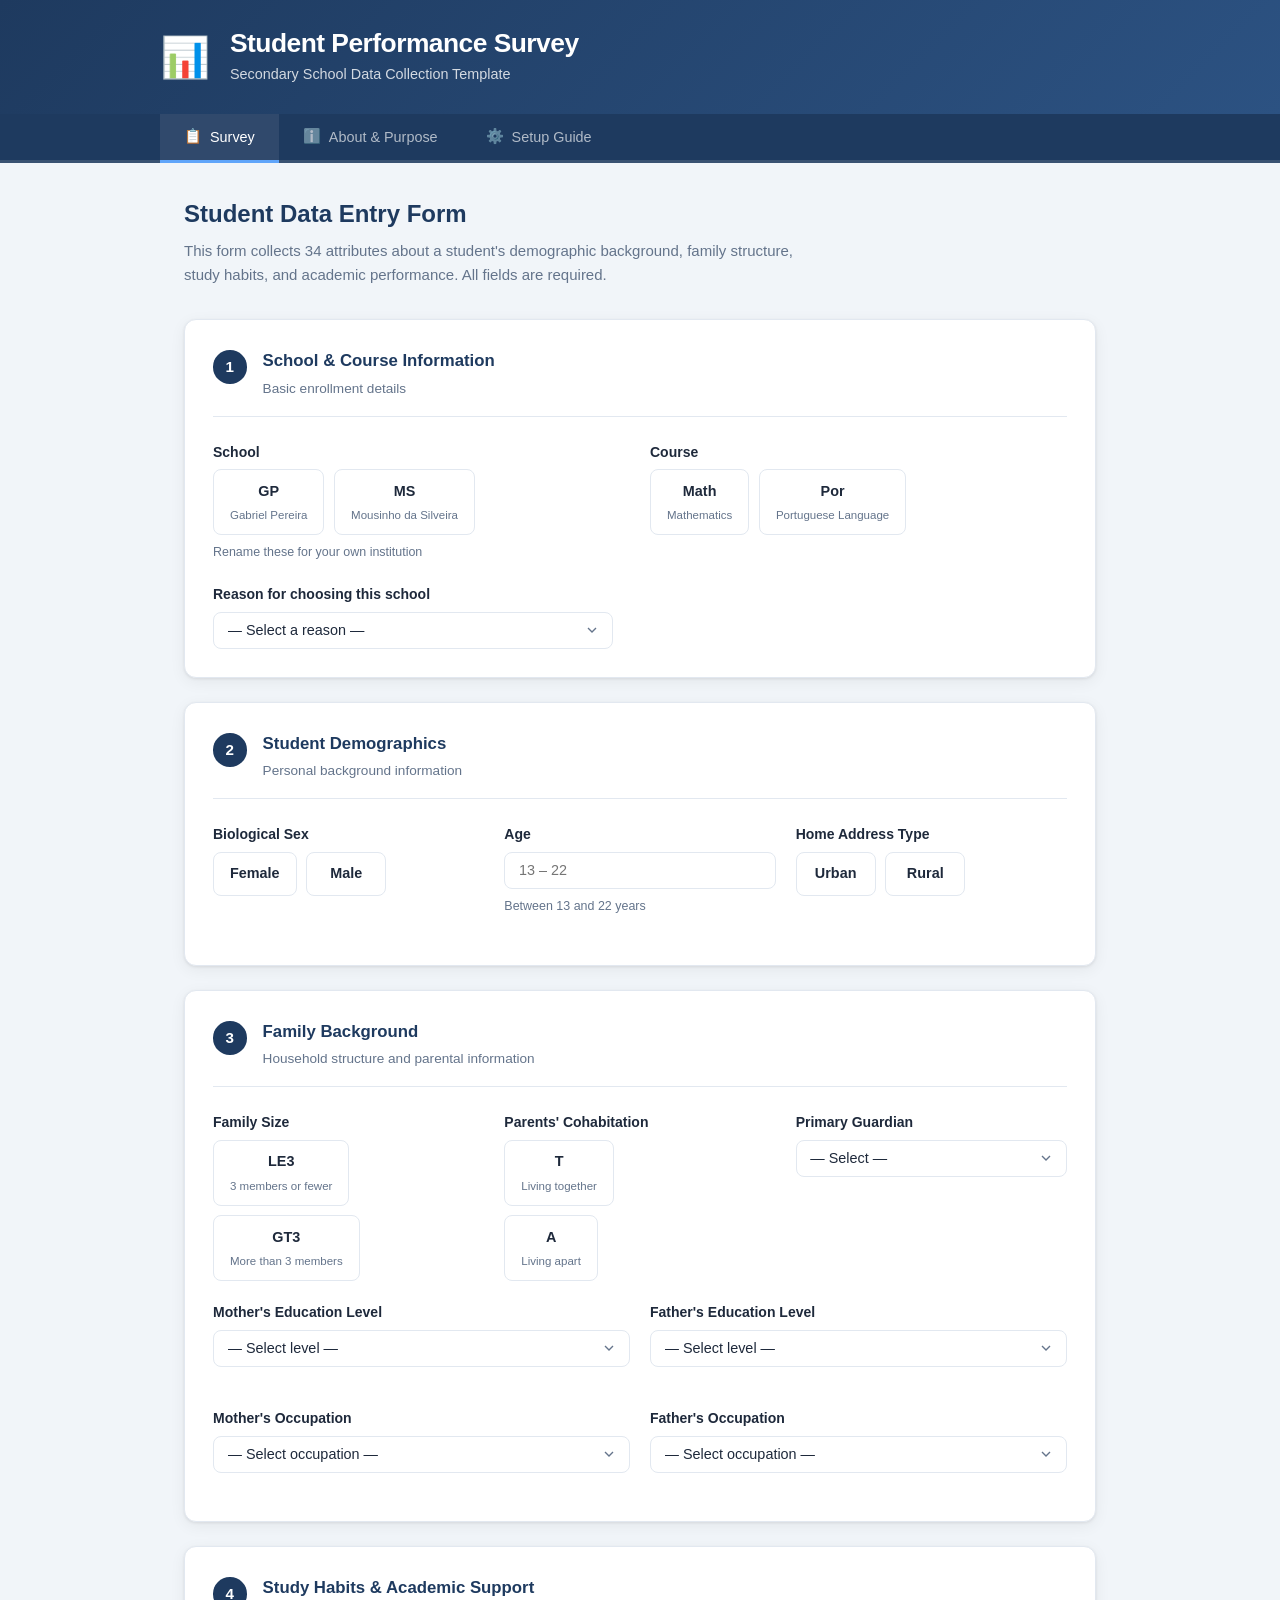
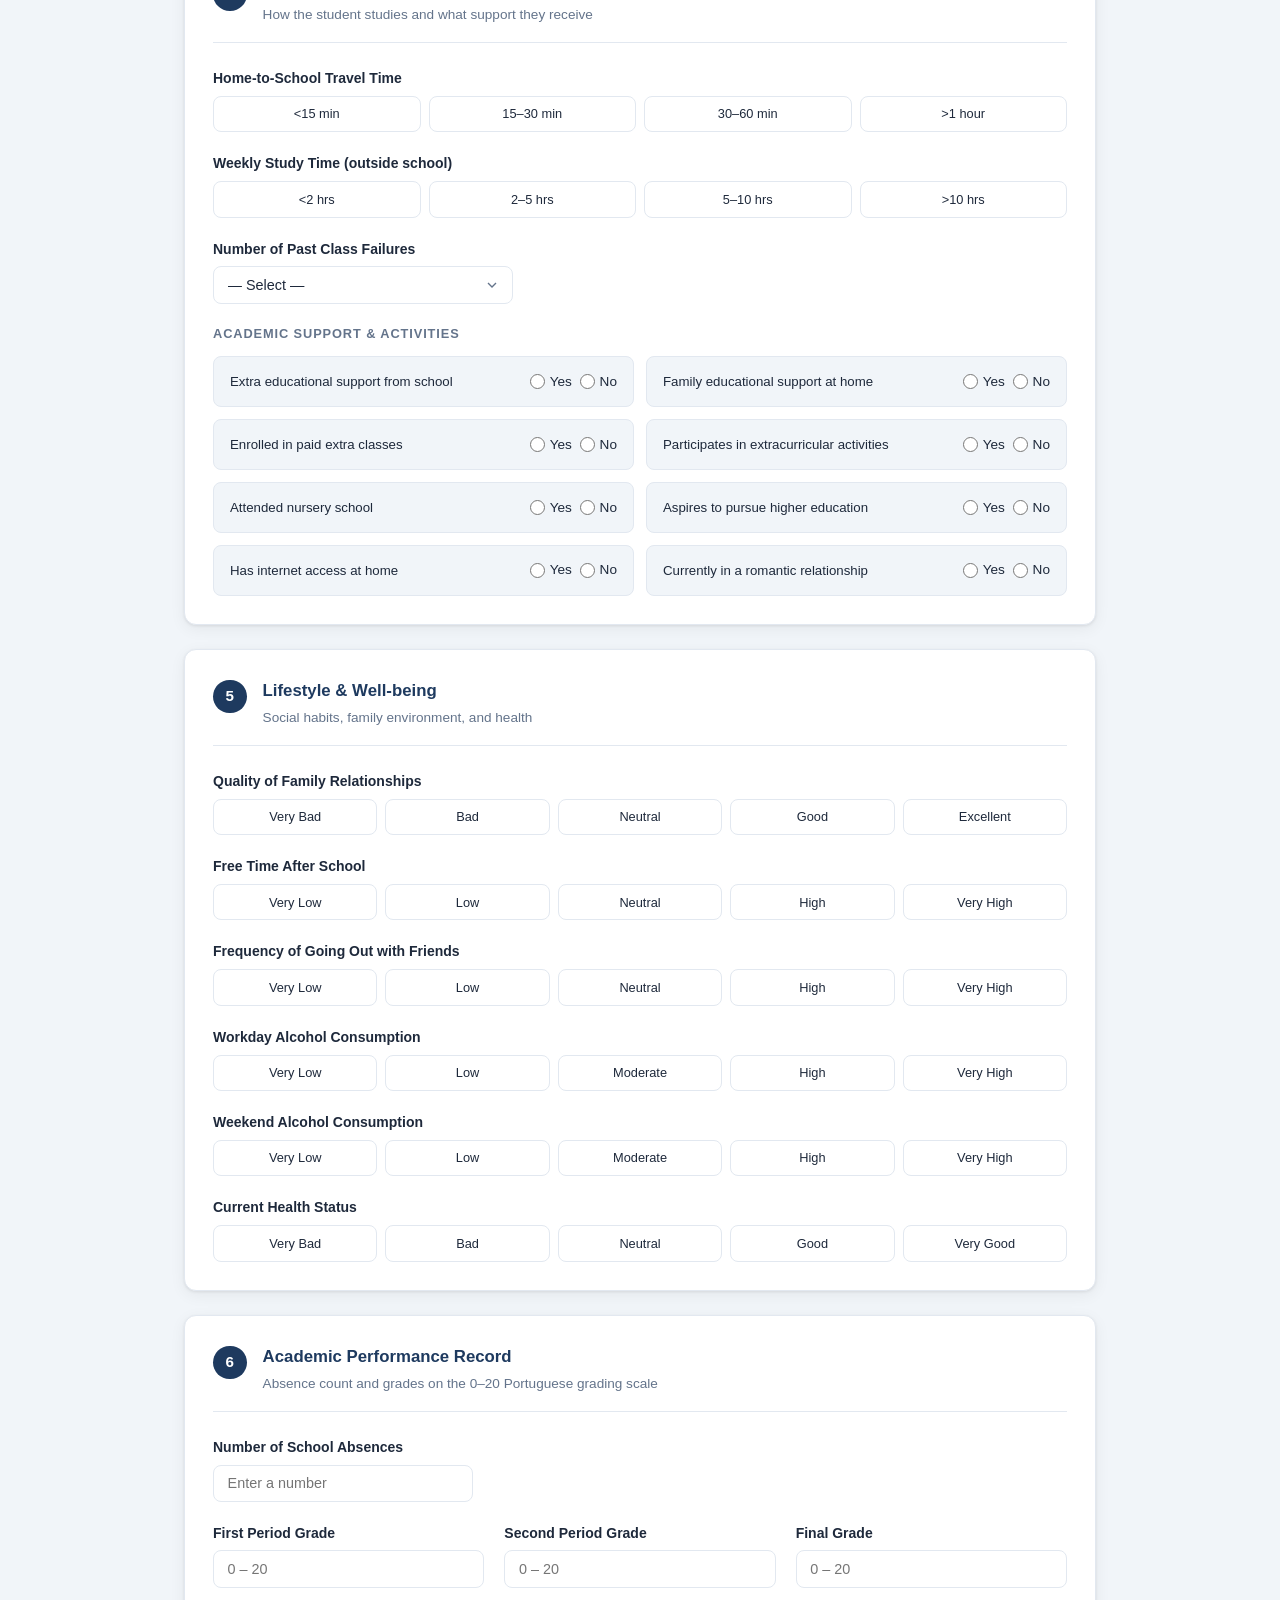
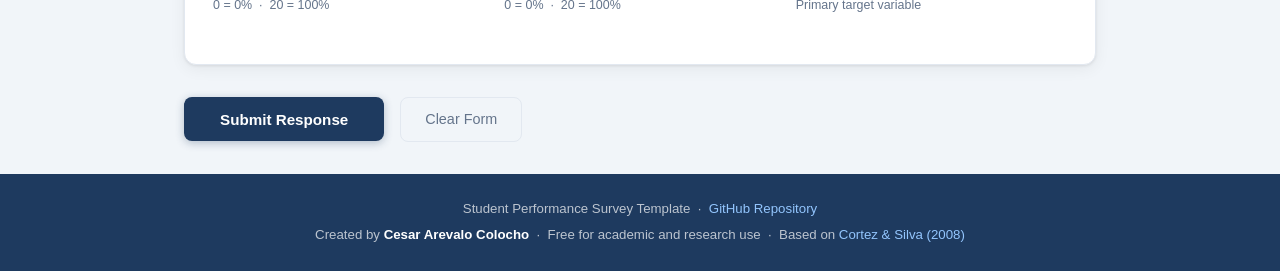
==== commit 2e8bea7c: "Upadating Content and Style for Better User Experience" ====
--- a/Website/index.html
+++ b/Website/index.html
@@ -128,8 +128,8 @@
 
           <div class="form-group">
             <label class="field-label">Age <span class="attr-tag">age</span></label>
-            <input type="number" name="age" min="15" max="22" placeholder="15 – 22">
-            <span class="field-hint">Between 15 and 22 years</span>
+            <input type="number" name="age" min="13" max="22" placeholder="13 – 22">
+            <span class="field-hint">Between 13 and 22 years</span>
           </div>
 
           <div class="form-group">
@@ -259,10 +259,10 @@
         <div class="form-group">
           <label class="field-label">Home-to-School Travel Time <span class="attr-tag">traveltime</span></label>
           <div class="scale-buttons" data-field="traveltime">
-            <button type="button" class="scale-btn" data-value="1">1<span>&lt;15 min</span></button>
-            <button type="button" class="scale-btn" data-value="2">2<span>15–30 min</span></button>
-            <button type="button" class="scale-btn" data-value="3">3<span>30–60 min</span></button>
-            <button type="button" class="scale-btn" data-value="4">4<span>&gt;1 hour</span></button>
+            <button type="button" class="scale-btn" data-value="1"><span>&lt;15 min</span></button>
+            <button type="button" class="scale-btn" data-value="2"><span>15–30 min</span></button>
+            <button type="button" class="scale-btn" data-value="3"><span>30–60 min</span></button>
+            <button type="button" class="scale-btn" data-value="4"><span>&gt;1 hour</span></button>
           </div>
           <input type="hidden" name="traveltime" id="traveltime-hidden">
         </div>
@@ -270,10 +270,10 @@
         <div class="form-group">
           <label class="field-label">Weekly Study Time (outside school) <span class="attr-tag">studytime</span></label>
           <div class="scale-buttons" data-field="studytime">
-            <button type="button" class="scale-btn" data-value="1">1<span>&lt;2 hrs</span></button>
-            <button type="button" class="scale-btn" data-value="2">2<span>2–5 hrs</span></button>
-            <button type="button" class="scale-btn" data-value="3">3<span>5–10 hrs</span></button>
-            <button type="button" class="scale-btn" data-value="4">4<span>&gt;10 hrs</span></button>
+            <button type="button" class="scale-btn" data-value="1"><span>&lt;2 hrs</span></button>
+            <button type="button" class="scale-btn" data-value="2"><span>2–5 hrs</span></button>
+            <button type="button" class="scale-btn" data-value="3"><span>5–10 hrs</span></button>
+            <button type="button" class="scale-btn" data-value="4"><span>&gt;10 hrs</span></button>
           </div>
           <input type="hidden" name="studytime" id="studytime-hidden">
         </div>
@@ -357,18 +357,18 @@
           <span class="section-num">5</span>
           <div>
             <h3>Lifestyle &amp; Well-being</h3>
-            <p>Social habits, family environment, and health — rated on a 1–5 scale</p>
+            <p>Social habits, family environment, and health</p>
           </div>
         </div>
 
         <div class="form-group">
           <label class="field-label">Quality of Family Relationships <span class="attr-tag">famrel</span></label>
           <div class="scale-buttons" data-field="famrel">
-            <button type="button" class="scale-btn" data-value="1">1<span>Very Bad</span></button>
-            <button type="button" class="scale-btn" data-value="2">2<span>Bad</span></button>
-            <button type="button" class="scale-btn" data-value="3">3<span>Neutral</span></button>
-            <button type="button" class="scale-btn" data-value="4">4<span>Good</span></button>
-            <button type="button" class="scale-btn" data-value="5">5<span>Excellent</span></button>
+            <button type="button" class="scale-btn" data-value="1"><span>Very Bad</span></button>
+            <button type="button" class="scale-btn" data-value="2"><span>Bad</span></button>
+            <button type="button" class="scale-btn" data-value="3"><span>Neutral</span></button>
+            <button type="button" class="scale-btn" data-value="4"><span>Good</span></button>
+            <button type="button" class="scale-btn" data-value="5"><span>Excellent</span></button>
           </div>
           <input type="hidden" name="famrel" id="famrel-hidden">
         </div>
@@ -376,11 +376,11 @@
         <div class="form-group">
           <label class="field-label">Free Time After School <span class="attr-tag">freetime</span></label>
           <div class="scale-buttons" data-field="freetime">
-            <button type="button" class="scale-btn" data-value="1">1<span>Very Low</span></button>
-            <button type="button" class="scale-btn" data-value="2">2<span>Low</span></button>
-            <button type="button" class="scale-btn" data-value="3">3<span>Neutral</span></button>
-            <button type="button" class="scale-btn" data-value="4">4<span>High</span></button>
-            <button type="button" class="scale-btn" data-value="5">5<span>Very High</span></button>
+            <button type="button" class="scale-btn" data-value="1"><span>Very Low</span></button>
+            <button type="button" class="scale-btn" data-value="2"><span>Low</span></button>
+            <button type="button" class="scale-btn" data-value="3"><span>Neutral</span></button>
+            <button type="button" class="scale-btn" data-value="4"><span>High</span></button>
+            <button type="button" class="scale-btn" data-value="5"><span>Very High</span></button>
           </div>
           <input type="hidden" name="freetime" id="freetime-hidden">
         </div>
@@ -388,49 +388,47 @@
         <div class="form-group">
           <label class="field-label">Frequency of Going Out with Friends <span class="attr-tag">goout</span></label>
           <div class="scale-buttons" data-field="goout">
-            <button type="button" class="scale-btn" data-value="1">1<span>Very Low</span></button>
-            <button type="button" class="scale-btn" data-value="2">2<span>Low</span></button>
-            <button type="button" class="scale-btn" data-value="3">3<span>Neutral</span></button>
-            <button type="button" class="scale-btn" data-value="4">4<span>High</span></button>
-            <button type="button" class="scale-btn" data-value="5">5<span>Very High</span></button>
+            <button type="button" class="scale-btn" data-value="1"><span>Very Low</span></button>
+            <button type="button" class="scale-btn" data-value="2"><span>Low</span></button>
+            <button type="button" class="scale-btn" data-value="3"><span>Neutral</span></button>
+            <button type="button" class="scale-btn" data-value="4"><span>High</span></button>
+            <button type="button" class="scale-btn" data-value="5"><span>Very High</span></button>
           </div>
           <input type="hidden" name="goout" id="goout-hidden">
         </div>
 
-        <div class="form-grid-2">
-          <div class="form-group">
-            <label class="field-label">Workday Alcohol Consumption <span class="attr-tag">Dalc</span></label>
-            <div class="scale-buttons" data-field="Dalc">
-              <button type="button" class="scale-btn" data-value="1">1<span>Very Low</span></button>
-              <button type="button" class="scale-btn" data-value="2">2<span>Low</span></button>
-              <button type="button" class="scale-btn" data-value="3">3<span>Moderate</span></button>
-              <button type="button" class="scale-btn" data-value="4">4<span>High</span></button>
-              <button type="button" class="scale-btn" data-value="5">5<span>Very High</span></button>
-            </div>
-            <input type="hidden" name="Dalc" id="Dalc-hidden">
-          </div>
-
-          <div class="form-group">
-            <label class="field-label">Weekend Alcohol Consumption <span class="attr-tag">Walc</span></label>
-            <div class="scale-buttons" data-field="Walc">
-              <button type="button" class="scale-btn" data-value="1">1<span>Very Low</span></button>
-              <button type="button" class="scale-btn" data-value="2">2<span>Low</span></button>
-              <button type="button" class="scale-btn" data-value="3">3<span>Moderate</span></button>
-              <button type="button" class="scale-btn" data-value="4">4<span>High</span></button>
-              <button type="button" class="scale-btn" data-value="5">5<span>Very High</span></button>
-            </div>
-            <input type="hidden" name="Walc" id="Walc-hidden">
-          </div>
+        <div class="form-group">
+          <label class="field-label">Workday Alcohol Consumption <span class="attr-tag">Dalc</span></label>
+          <div class="scale-buttons" data-field="Dalc">
+            <button type="button" class="scale-btn" data-value="1"><span>Very Low</span></button>
+            <button type="button" class="scale-btn" data-value="2"><span>Low</span></button>
+            <button type="button" class="scale-btn" data-value="3"><span>Moderate</span></button>
+            <button type="button" class="scale-btn" data-value="4"><span>High</span></button>
+            <button type="button" class="scale-btn" data-value="5"><span>Very High</span></button>
+          </div>
+          <input type="hidden" name="Dalc" id="Dalc-hidden">
+        </div>
+
+        <div class="form-group">
+          <label class="field-label">Weekend Alcohol Consumption <span class="attr-tag">Walc</span></label>
+          <div class="scale-buttons" data-field="Walc">
+            <button type="button" class="scale-btn" data-value="1"><span>Very Low</span></button>
+            <button type="button" class="scale-btn" data-value="2"><span>Low</span></button>
+            <button type="button" class="scale-btn" data-value="3"><span>Moderate</span></button>
+            <button type="button" class="scale-btn" data-value="4"><span>High</span></button>
+            <button type="button" class="scale-btn" data-value="5"><span>Very High</span></button>
+          </div>
+          <input type="hidden" name="Walc" id="Walc-hidden">
         </div>
 
         <div class="form-group">
           <label class="field-label">Current Health Status <span class="attr-tag">health</span></label>
           <div class="scale-buttons" data-field="health">
-            <button type="button" class="scale-btn" data-value="1">1<span>Very Bad</span></button>
-            <button type="button" class="scale-btn" data-value="2">2<span>Bad</span></button>
-            <button type="button" class="scale-btn" data-value="3">3<span>Neutral</span></button>
-            <button type="button" class="scale-btn" data-value="4">4<span>Good</span></button>
-            <button type="button" class="scale-btn" data-value="5">5<span>Very Good</span></button>
+            <button type="button" class="scale-btn" data-value="1"><span>Very Bad</span></button>
+            <button type="button" class="scale-btn" data-value="2"><span>Bad</span></button>
+            <button type="button" class="scale-btn" data-value="3"><span>Neutral</span></button>
+            <button type="button" class="scale-btn" data-value="4"><span>Good</span></button>
+            <button type="button" class="scale-btn" data-value="5"><span>Very Good</span></button>
           </div>
           <input type="hidden" name="health" id="health-hidden">
         </div>
@@ -448,7 +446,7 @@
 
         <div class="form-group" style="max-width:260px;">
           <label class="field-label">Number of School Absences <span class="attr-tag">absences</span></label>
-          <input type="number" name="absences" min="0" max="93" placeholder="0 – 93">
+          <input type="number" name="absences" min="0" max="999" placeholder="Enter a number">
         </div>
 
         <div class="form-grid-3">
--- a/Website/style.css
+++ b/Website/style.css
@@ -235,14 +235,7 @@
 }
 
 .attr-tag {
-  font-family: 'Menlo', 'Consolas', 'Courier New', monospace;
-  font-size: 0.72rem;
-  font-weight: 500;
-  background: var(--accent-light);
-  color: var(--accent-dark);
-  padding: 0.1rem 0.45rem;
-  border-radius: 4px;
-  border: 1px solid #bfdbfe;
+  display: none;
 }
 
 .field-hint {
@@ -367,9 +360,9 @@
 }
 
 .scale-btn span {
-  font-size: 0.65rem;
-  font-weight: 400;
-  color: var(--text-muted);
+  font-size: 0.8rem;
+  font-weight: 500;
+  color: var(--text);
   text-align: center;
   line-height: 1.2;
 }
